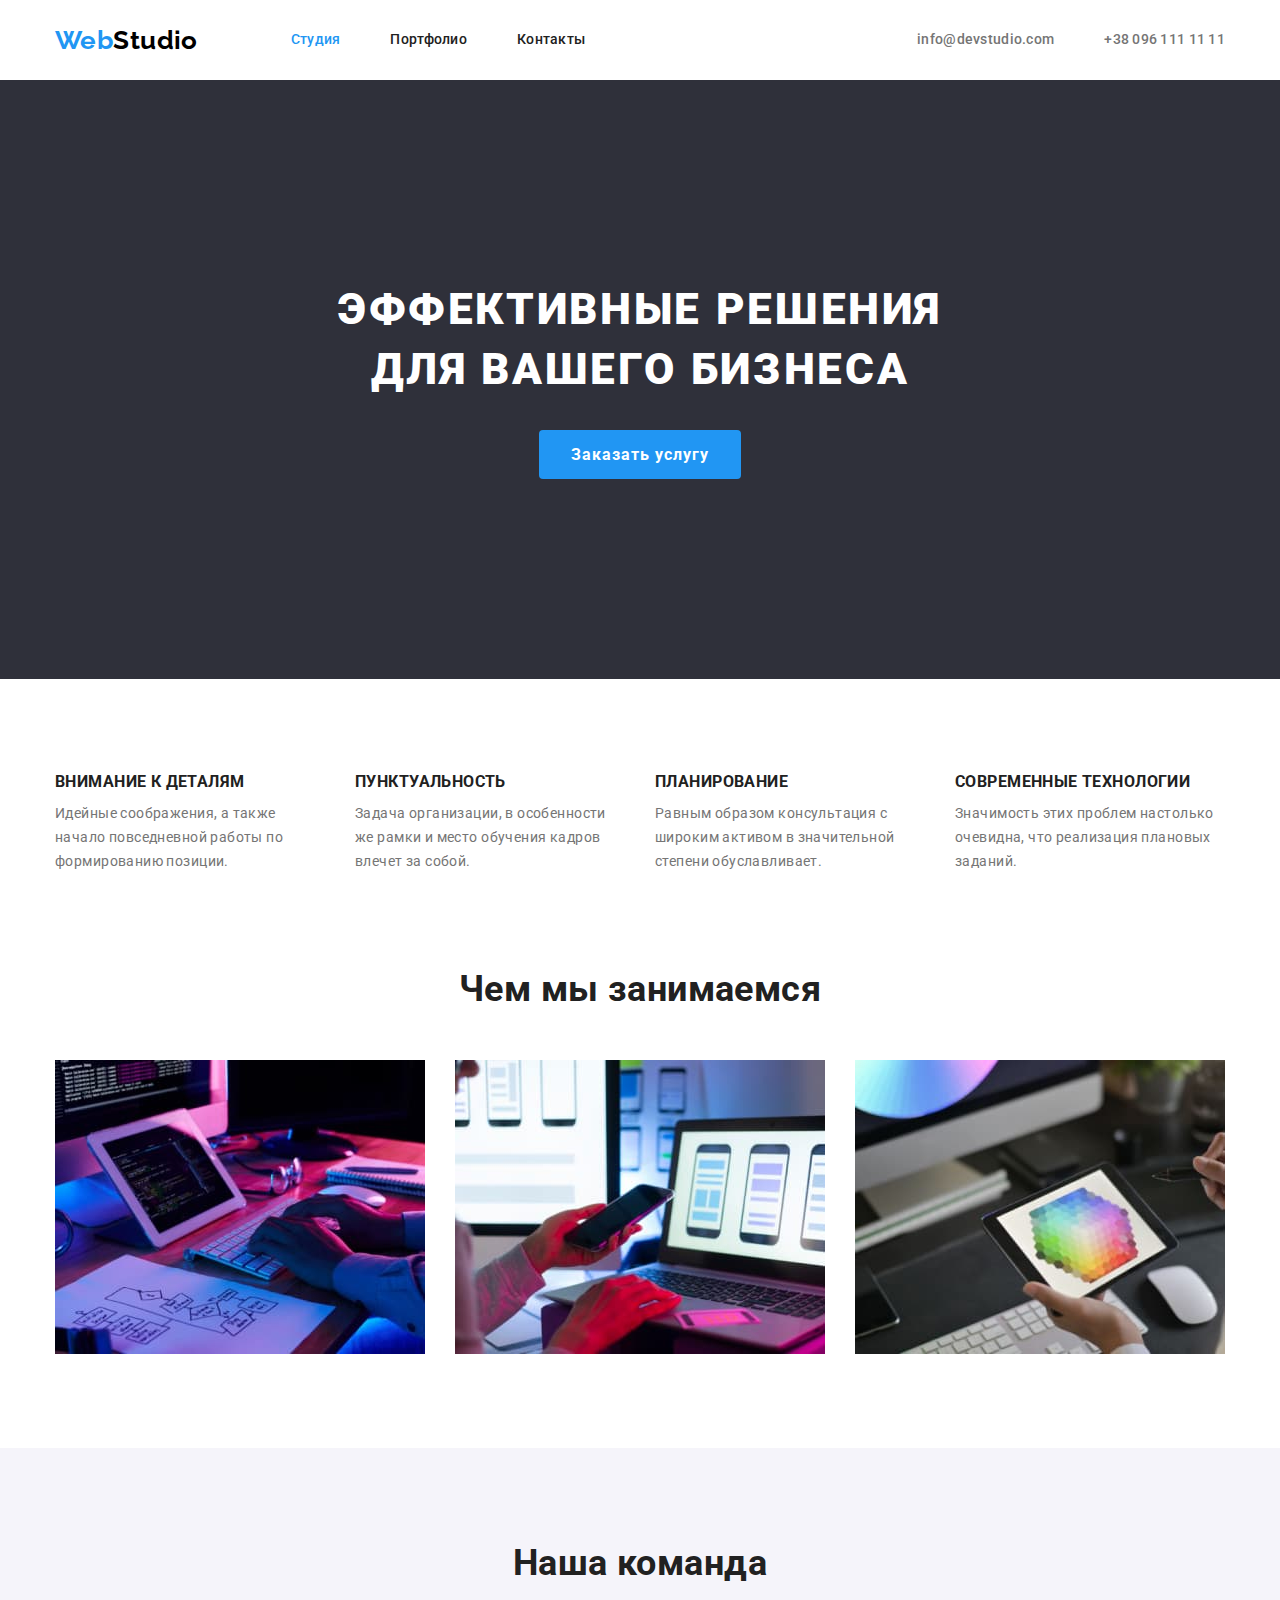
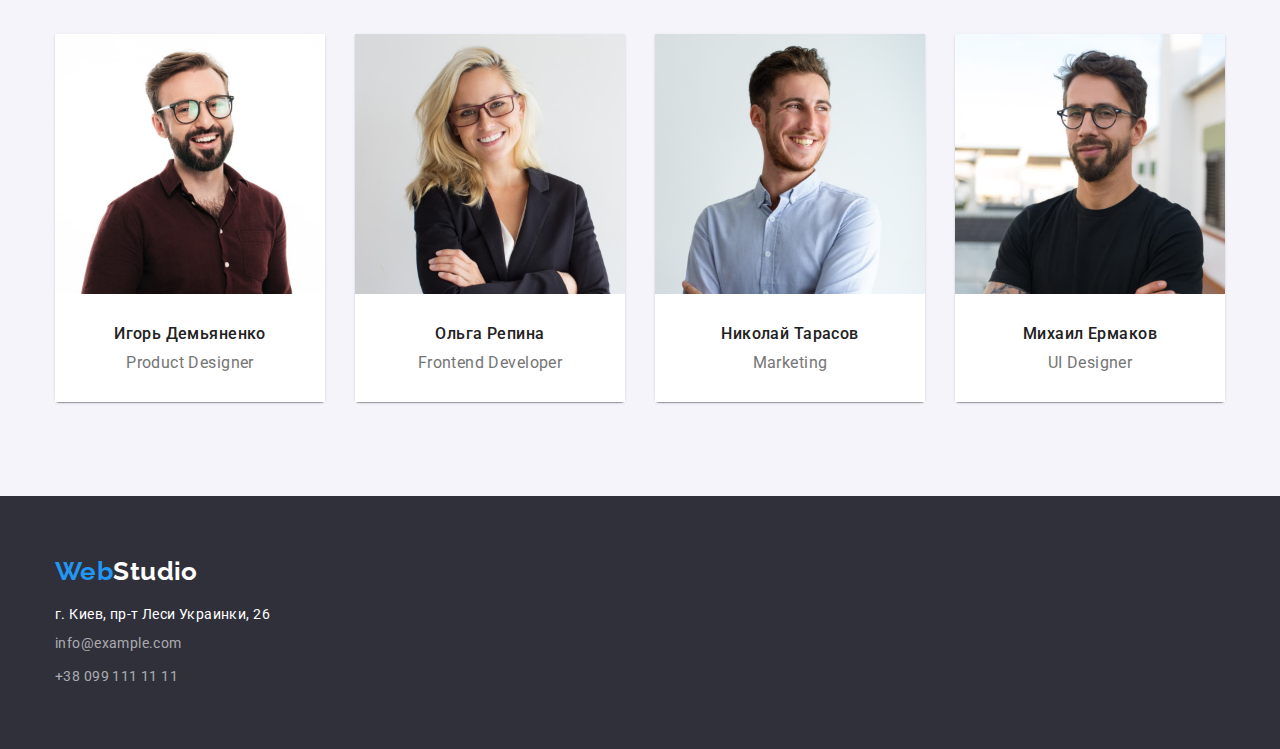
==== index.html @ 3f408224 "Проект" ====
<!DOCTYPE html>
<html lang="ru">
  <head>
    <meta charset="UTF-8" />
    <meta name="viewport" content="width=device-width, initial-scale=1.0" />
    <title>WebStudio</title>
    <link rel="preconnect" href="https://fonts.gstatic.com" />
    <link
      href="https://fonts.googleapis.com/css2?family=Oleo+Script&family=Raleway:wght@700&family=Roboto:wght@400;500;700;900&display=swap"
      rel="stylesheet"
    />
    <link
      rel="stylesheet"
      href="https://cdn.jsdelivr.net/npm/modern-normalize@1.0.0/modern-normalize.min.css"
    />
    <link rel="stylesheet" href="./css/variables.css" />
    <link rel="stylesheet" href="./css/style.css" />
  </head>
  <body>
    <header class="header">
      <div class="container">
        <p class="logo">
          <a class="link" href="./index.html"
            >Web<span class="logoheader-secondpart">Studio</span></a
          >
        </p>
        <nav class="menu">
          <ul class="nav-menu">
            <li class="listitem">
              <a class="link active" href="./index.html">Студия</a>
            </li>
            <li class="listitem">
              <a class="link" href="pages/portfolio.html">Портфолио</a>
            </li>
            <li class="listitem">
              <a class="link" href="#">Контакты</a>
            </li>
          </ul>
        </nav>
        <ul class="listinfo">
          <li class="listitem">
            <a class="link header-info" href="mailto:info@devstudio.com"
              >info@devstudio.com</a
            >
          </li>
          <li class="listitem">
            <a class="link header-info" href="tel:+380961111111"
              >+38 096 111 11 11</a
            >
          </li>
        </ul>
      </div>
    </header>
    <main>
      <!-- Главная секция "Герой" -->
      <div class="main-box">
        <section class="hero container">
          <h1 class="tagline">
            Эффективные решения <br />
            для вашего бизнеса
          </h1>
          <!-- <p><a class="link " href="#">Заказать услугу</a></p> -->
          <button class="btn-order" type="submit">Заказать услугу</button>
        </section>
      </div>
      <!-- Секция Особенности -->
      <section class="features">
        <div class="container">
          <h2 class="nonevisible">Особенности</h2>
          <ul class="list">
            <li class="listitem">
              <h3 class="title">Внимание к деталям</h3>
              <p class="text">
                Идейные соображения, а также начало повседневной работы по
                формированию позиции.
              </p>
            </li>
            <li class="listitem">
              <h3 class="title">Пунктуальность</h3>
              <p class="text">
                Задача организации, в особенности же рамки и место обучения
                кадров влечет за собой.
              </p>
            </li>
            <li class="listitem">
              <h3 class="title">Планирование</h3>
              <p class="text">
                Равным образом консультация с широким активом в значительной
                степени обуславливает.
              </p>
            </li>
            <li class="listitem">
              <h3 class="title">Современные технологии</h3>
              <p class="text">
                Значимость этих проблем настолько очевидна, что реализация
                плановых заданий.
              </p>
            </li>
          </ul>
        </div>
      </section>
      <!-- Секция Чем мы занимаемся -->
      <section class="portfolio">
        <div class="container">
          <h2 class="base-title">Чем мы занимаемся</h2>
          <ul class="list">
            <li class="listitem">
              <img
                src="./images/what_doing_1.jpg"
                alt="Приложения"
                width="370"
              />
            </li>
            <li class="listitem">
              <img
                src="./images/what_doing_2.jpg"
                alt="Веб-сайты"
                width="370"
              />
            </li>
            <li class="listitem">
              <img src="./images/what_doing_3.jpg" alt="Дизайн" width="370" />
            </li>
          </ul>
        </div>
      </section>
      <!-- Наша команда -->
      <section class="ourteam">
        <div class="container">
          <h2 class="base-title">Наша команда</h2>
          <ul class="list">
            <li class="listitem">
              <div class="ourteam-card-img">
                <img
                  src="./images/igor_demjanenko.jpg"
                  alt="Игорь Демьяненко"
                  class="image"
                  width="270"
                />
              </div>
              <div class="ourteam-card-content">
                <h3 class="title">Игорь Демьяненко</h3>
                <p class="text">Product Designer</p>
              </div>
            </li>
            <li class="listitem">
              <div class="ourteam-card-img">
                <img
                  src="./images/olga_repina.jpg"
                  alt="Ольга Репина"
                  class="image"
                  width="270"
                />
              </div>
              <div class="ourteam-card-content">
                <h3 class="title">Ольга Репина</h3>
                <p class="text">Frontend Developer</p>
              </div>
            </li>
            <li class="listitem">
              <div class="ourteam-card-img">
                <img
                  src="./images/nikolay_tarasov.jpg"
                  alt="Николай Тарасов"
                  class="image"
                  width="270"
                />
              </div>
              <div class="ourteam-card-content">
                <h3 class="title">Николай Тарасов</h3>
                <p class="text">Marketing</p>
              </div>
            </li>
            <li class="listitem">
              <div class="ourteam-card-img">
                <img
                  src="./images/mihail_ermakov.jpg"
                  alt="Михаил Ермаков"
                  class="image"
                  width="270"
                />
              </div>
              <div class="ourteam-card-content">
                <h3 class="title">Михаил Ермаков</h3>
                <p class="text">UI Designer</p>
              </div>
            </li>
          </ul>
        </div>
      </section>
    </main>
    <footer>
      <div class="footer-box">
        <div class="container">
          <p class="logo">
            <a class="link" href="./index.html"
              >Web<span class="logofooter-secondpart">Studio</span></a
            >
          </p>
          <address>
            <p class="address-info">г. Киев, пр-т Леси Украинки, 26</p>
            <ul class="listinfo">
              <li class="listitem">
                <a class="link footer-info" href="mailto:info@example.com"
                  >info@example.com</a
                >
              </li>
              <li class="listitem">
                <a class="link footer-info" href="tel:+380991111111"
                  >+38 099 111 11 11</a
                >
              </li>
            </ul>
          </address>
        </div>
      </div>
    </footer>
  </body>
</html>
---- css/variables.css ----
:root {
  --basic-textcolor: rgba(117, 117, 117, 1);
  --white-color: rgba(255, 255, 255, 1);
  --accent-color: rgba(33, 150, 243, 1);
  --basic-hcolor: rgba(33, 33, 33, 1);
  --footter-acolor: rgba(255, 255, 255, 0.6);
  --accent-bgcolor: rgba(47, 48, 58, 1);
  --section-bgcolor: rgba(245, 244, 250, 1);
  --logoheader-second-color: rgba(0, 0, 0, 1);
  --logofooter-second-color: rgba(255, 255, 255, 1);
  --border-cards-color: rgba(238, 238, 238, 1);
  --width-container: 1200px;
  --min-indent: 30px;
  --card-shadow: 0px 2px 1px -1px rgba(0, 0, 0, 0.2),
    0px 1px 1px 0px rgba(0, 0, 0, 0.14), 0px 1px 3px 0px rgba(0, 0, 0, 0.12);
}

/* 
Черный лого rgba(0,0,0,1);
акцент rgba(33,150,243,1);
неактивный меню rgba(33,33,33,1);
неактивная ссылка rgba(117,117,117,1);
Основной белый rgba(255,255,255,1);
border: 1px solid 236,236,236,1
 */
---- css/style.css ----
/* font-family: 'Oleo Script', cursive;
font-family: 'Raleway', sans-serif; */
/* 
* {
  outline: 1px solid tomato;
} */

body {
  font-family: 'Roboto', sans-serif;
  font-weight: 400;
  font-size: 14px;
  line-height: 1.14;
  letter-spacing: 0.03em;
  color: var(--basic-textcolor);
}

img {
  display: block;
  max-width: 100%;
  height: auto;
}

/* reset style for tags and base classes*/

body h1,
body h2,
body h3,
body h4,
body h5,
body h6,
body p,
body ul {
  padding: 0;
  margin: 0;
  margin-block-start: 0;
  margin-block-end: 0;
}

address {
  font-style: normal;
}

.listitem {
  list-style: none;
}

.link {
  text-decoration: none;
}

/* Style general container */
/* container */
.container {
  width: var(--width-container);
  padding: 0 15px;
  margin: 0 auto;
}

/* general style section */
.base-title {
  font-weight: 700;
  color: var(--basic-hcolor);
  font-size: 36px;
  line-height: 1.17;
  text-align: center;
}

.title {
  font-weight: 700;
  color: var(--basic-hcolor);
  line-height: 1.14;
  text-transform: uppercase;
}

.text {
  line-height: 1.71;
}

/* general HEADER and FOOTTER sections: logo, menu, contact*/
.header .container {
  display: flex;
  align-items: center;
  min-height: 80px;
}

.logo {
  margin-right: 93px;
}

.logo .link {
  font-family: 'Raleway', sans-serif;
  color: var(--accent-color);
  font-weight: 700;
  font-size: 26px;
  line-height: 1.19;
}

.logoheader-secondpart {
  color: var(--logoheader-second-color);
}

.logofooter-secondpart {
  color: var(--logofooter-second-color);
}

/* style header and lists for menu and contact-info*/
.nav-menu {
  display: flex;
  align-items: center;
}

.nav-menu .listitem:not(:first-child) {
  margin-left: 50px;
}

.menu .link {
  display: inline-block;
  color: var(--basic-hcolor);
  font-weight: 500;
  line-height: 1.14;
  letter-spacing: 0.02em;
}

.header .listinfo {
  display: flex;
  margin-left: auto;
}

.header .listinfo .listitem:not(:last-child) {
  margin-right: 50px;
}

.menu .link:hover,
.menu .link:focus,
.listinfo .link:hover,
.listinfo .link:focus {
  color: var(--accent-color);
}

.menu .link.active {
  color: var(--accent-color);
}

.listitem .header-info {
  font-weight: 500;
  line-height: 1.14;
  letter-spacing: 0.02em;
  color: var(--basic-textcolor);
}

/* style main section
section Hero */

.main-box {
  min-width: var(--width-container);
  background-color: var(--accent-bgcolor);
}

.hero.container {
  padding: 200px 0;
}

.tagline {
  display: block;
  margin-bottom: 30px;
  color: var(--white-color);
  font-weight: 900;
  font-size: 44px;
  line-height: 1.36;
  text-align: center;
  letter-spacing: 0.06em;
  text-transform: uppercase;
}

.btn-order {
  display: block;
  padding: 10px 32px;
  margin: 0 auto;
  font-weight: 700;
  font-size: 16px;
  line-height: 1.86;
  text-align: center;
  letter-spacing: 0.06em;
  background: var(--accent-color);
  color: var(--white-color);
  border-radius: 4px;
  border-style: none;
}

/* style section feuture */

.features .container,
.ourteam .container {
  padding-top: 94px;
  padding-bottom: 94px;
}

.features .list {
  display: flex;
  flex-wrap: wrap;
  justify-content: space-between;
}

.nonevisible {
  display: none;
}

.features .title {
  margin-bottom: 10px;
}

.features .listitem {
  width: 270px;
}

/* style section portfolio */

.portfolio .container {
  padding-bottom: 94px;
}

.portfolio .list {
  display: flex;
  flex-wrap: wrap;
  justify-content: space-between;
}

.portfolio .base-title {
  margin-bottom: 50px;
}

.portfolio .title {
  font-weight: 700;
  font-size: 18px;
  line-height: 2;
  letter-spacing: 0.06em;
  text-transform: capitalize;
}

.portfolio .text {
  font-size: 16px;
  line-height: 1.88;
  text-transform: capitalize;
}

/* style section ourteam */
.ourteam .base-title {
  margin-bottom: 50px;
}

.ourteam .list {
  display: flex;
  flex-wrap: wrap;
  justify-content: space-between;
}

.ourteam .listitem {
  text-align: center;
  border-style: hidden;
  border-width: 1px;
  border-radius: 0px 0px 4px 4px;
  box-shadow: var(--card-shadow);
}

.ourteam .image {
  display: block;
}

.ourteam .title {
  margin-bottom: 10px;
  display: block;
  font-weight: 500;
  font-size: 16px;
  line-height: 1.19;
  text-transform: capitalize;
}

.ourteam .text {
  display: block;
  font-size: 16px;
  line-height: 1.19;
  text-transform: capitalize;
}

.ourteam {
  min-width: var(--width-container);
  background-color: var(--section-bgcolor);
}

.ourteam-card-content {
  padding: var(--min-indent);
  background-color: var(--white-color);
}

/* style for footer */

.footer-box .container {
  padding-bottom: 60px;
  padding-top: 60px;
}

.footer-box .logo {
  margin-bottom: 20px;
}

.footer-box .address-info {
  display: block;
  margin-bottom: 9px;
  color: var(--white-color);
}

.footer-box .footer-info {
  display: inline-block;
}

.footer-box .listitem {
  display: block;
}

.footer-box .listinfo .listitem:not(:last-child) {
  margin-bottom: 9px;
}

.listitem .footer-info {
  line-height: 1.71;
  color: var(--footter-acolor);
}

.footer-box {
  min-width: var(--width-container);
  background-color: var(--accent-bgcolor);
}

/* only potfolio pages */

.section-portfolio {
  margin-top: 94px;
  margin-bottom: 94px;
}

.section-portfolio .filter-nav {
  display: flex;
  justify-content: center;
  margin-bottom: 50px;
}

.section-portfolio .filter-nav .listitem:not(:first-child) {
  margin-left: 8px;
}

.section-portfolio .listitem .filter-btn {
  min-height: 38px;
  padding: 6px 22px;
  border-style: none;
  border-radius: 4px;
  background-color: var(--section-bgcolor);
  color: var(--basic-hcolor);
  font-family: 'Roboto', sans-serif;
  font-weight: 500;
  font-size: 16px;
  line-height: 1.63;
  text-align: center;
  letter-spacing: 0.03em;
}

.filter-nav .filter-btn:hover,
.filter-nav .filter-btn:focus {
  background-color: var(--accent-color);
  color: var(--white-color);
}

.filter-nav .filter-btn.active {
  background-color: var(--accent-color);
  color: var(--white-color);
}

.portfolio-list {
  display: flex;
  flex-wrap: wrap;
  justify-content: flex-start;
  margin-top: calc(-1 * var(--min-indent));
  margin-left: calc(-1 * var(--min-indent));
}

.portfolio-list .listitem {
  flex-basis: calc(100% / 3 - var(--min-indent));
  margin-top: var(--min-indent);
  margin-left: var(--min-indent);
  box-shadow: var(--card-shadow);
}

.prtfolio-card-content {
  padding: 20px 24px;
}

.portfolio-list .title {
  margin-bottom: 4px;
  font-weight: 700;
  font-size: 18px;
  line-height: 2;
  letter-spacing: 0.06em;
  text-transform: capitalize;
}

.portfolio-list .text {
  font-size: 16px;
  line-height: 1.88;
  text-transform: capitalize;
}
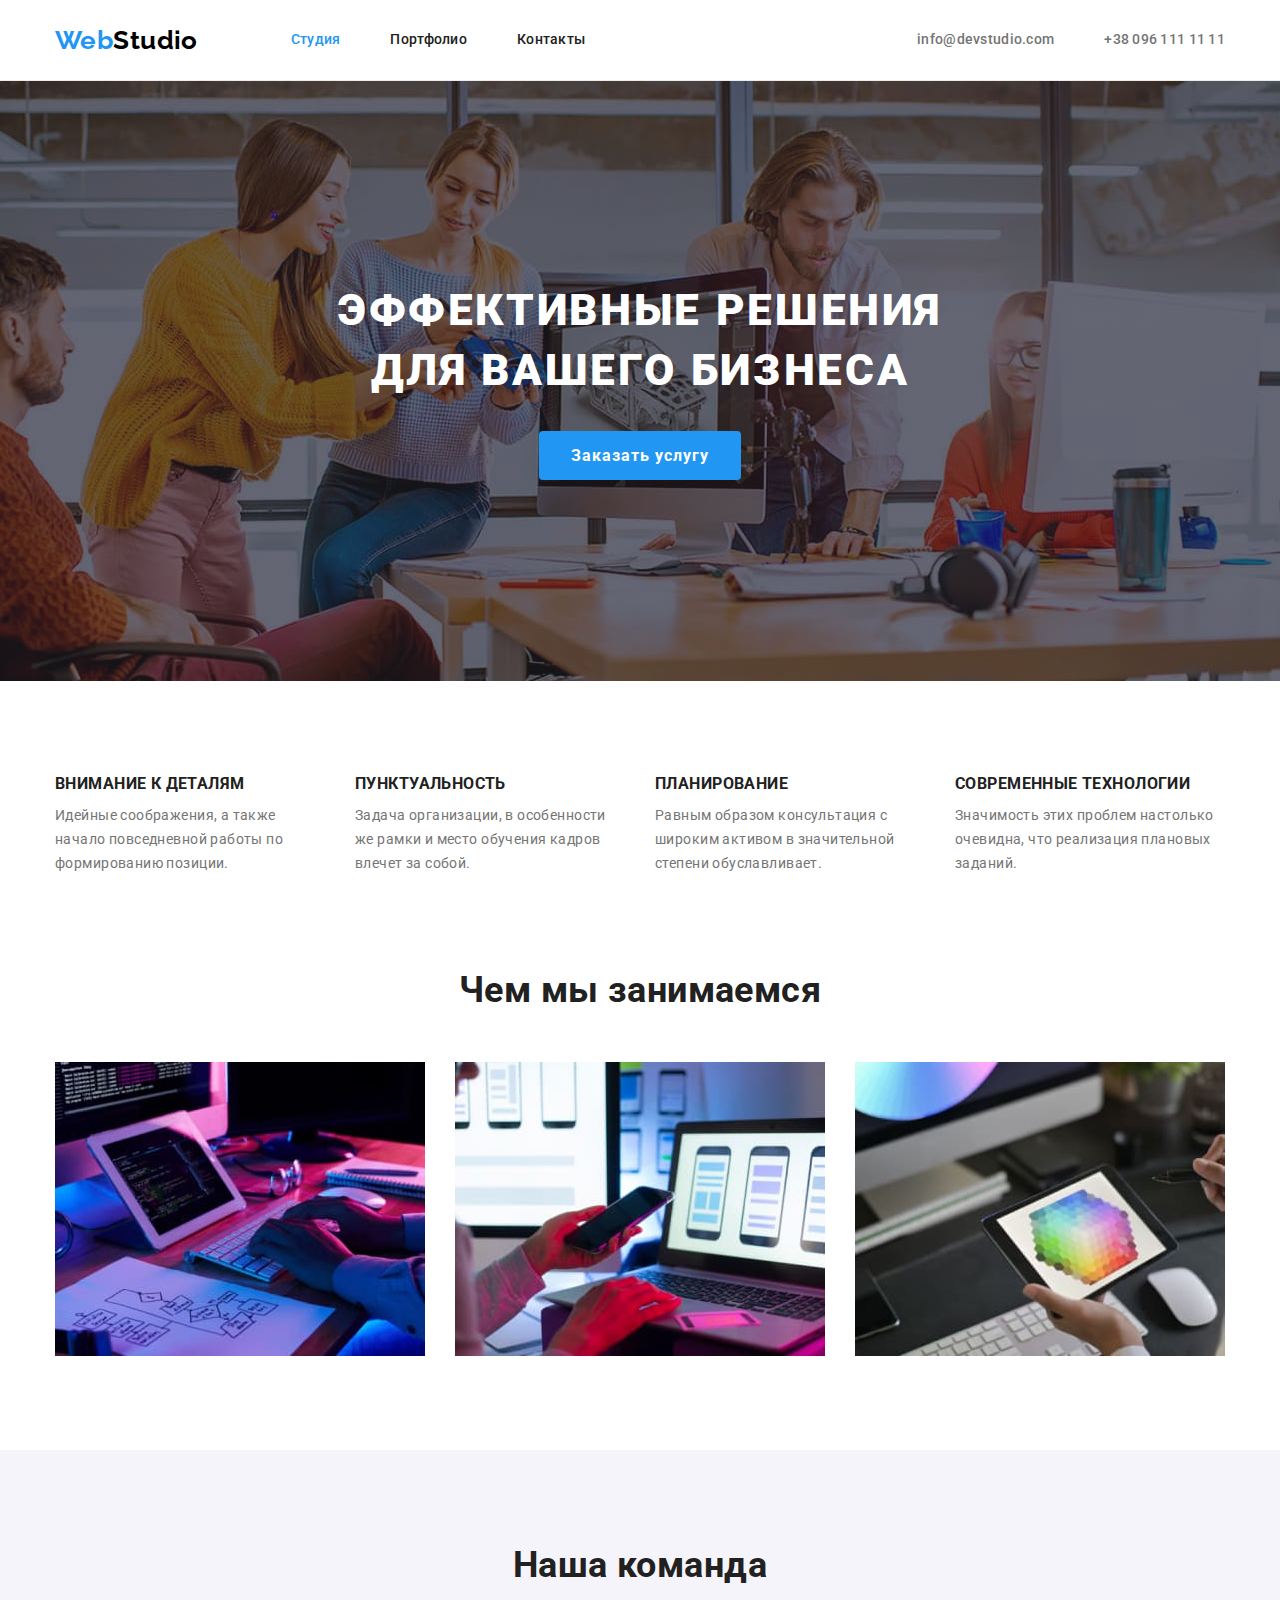
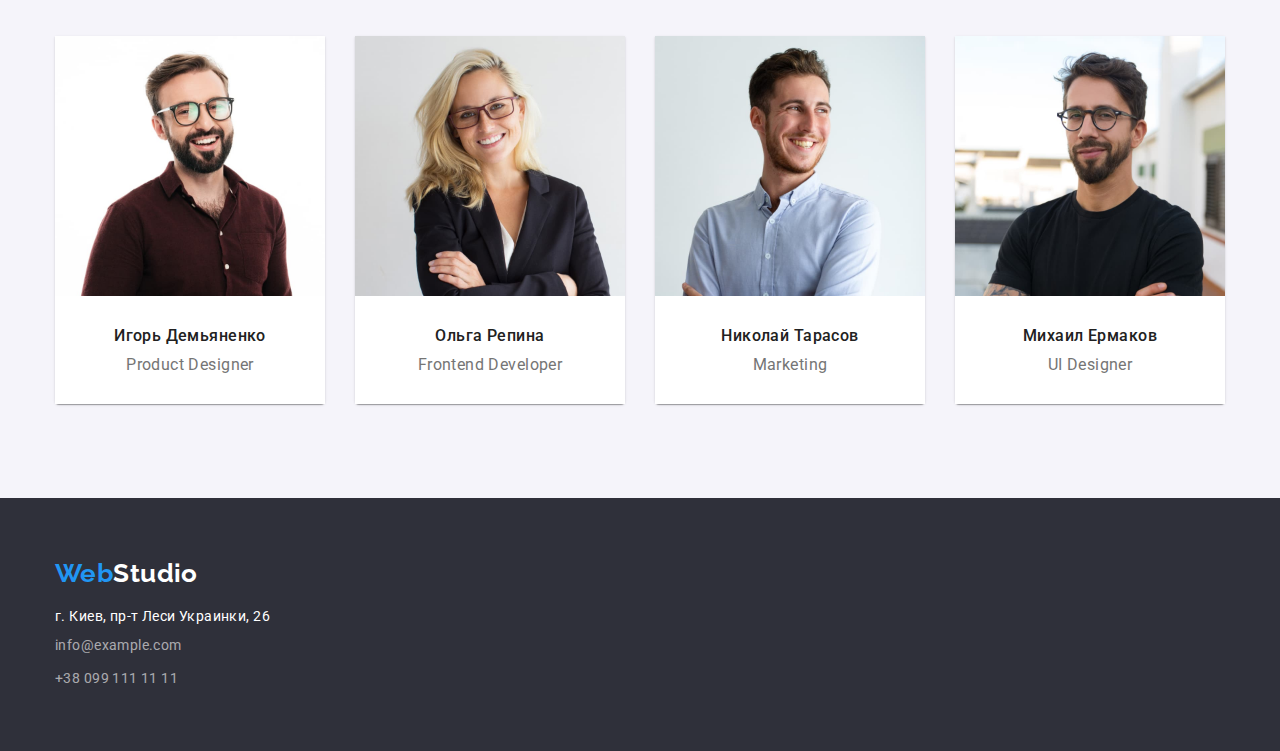
==== commit 0fca82d7: "Проект" ====
--- a/index.html
+++ b/index.html
@@ -18,179 +18,192 @@
   </head>
   <body>
     <header class="header">
-      <div class="container">
-        <p class="logo">
-          <a class="link" href="./index.html"
-            >Web<span class="logoheader-secondpart">Studio</span></a
-          >
-        </p>
-        <nav class="menu">
-          <ul class="nav-menu">
+      <div class="canvas">
+        <div class="container">
+          <p class="logo">
+            <a class="link" href="./index.html"
+              >Web<span class="logoheader-secondpart">Studio</span></a
+            >
+          </p>
+          <nav class="menu">
+            <ul class="nav-menu">
+              <li class="listitem">
+                <a class="link active" href="./index.html">Студия</a>
+              </li>
+              <li class="listitem">
+                <a class="link" href="pages/portfolio.html">Портфолио</a>
+              </li>
+              <li class="listitem">
+                <a class="link" href="#">Контакты</a>
+              </li>
+            </ul>
+          </nav>
+          <ul class="listinfo">
             <li class="listitem">
-              <a class="link active" href="./index.html">Студия</a>
+              <a class="link header-info" href="mailto:info@devstudio.com"
+                >info@devstudio.com</a
+              >
             </li>
             <li class="listitem">
-              <a class="link" href="pages/portfolio.html">Портфолио</a>
-            </li>
-            <li class="listitem">
-              <a class="link" href="#">Контакты</a>
+              <a class="link header-info" href="tel:+380961111111"
+                >+38 096 111 11 11</a
+              >
             </li>
           </ul>
-        </nav>
-        <ul class="listinfo">
-          <li class="listitem">
-            <a class="link header-info" href="mailto:info@devstudio.com"
-              >info@devstudio.com</a
-            >
-          </li>
-          <li class="listitem">
-            <a class="link header-info" href="tel:+380961111111"
-              >+38 096 111 11 11</a
-            >
-          </li>
-        </ul>
+        </div>
       </div>
     </header>
     <main>
       <!-- Главная секция "Герой" -->
-      <div class="main-box">
-        <section class="hero container">
-          <h1 class="tagline">
-            Эффективные решения <br />
-            для вашего бизнеса
-          </h1>
-          <!-- <p><a class="link " href="#">Заказать услугу</a></p> -->
-          <button class="btn-order" type="submit">Заказать услугу</button>
-        </section>
-      </div>
+      <section class="hero">
+        <div class="canvas">
+          <div class="background">
+            <div class="container">
+              <h1 class="tagline">
+                Эффективные решения <br />
+                для вашего бизнеса
+              </h1>
+              <!-- <p><a class="link " href="#">Заказать услугу</a></p> -->
+              <button class="btn-order" type="submit">Заказать услугу</button>
+            </div>
+          </div>
+        </div>
+      </section>
+
       <!-- Секция Особенности -->
       <section class="features">
-        <div class="container">
-          <h2 class="nonevisible">Особенности</h2>
-          <ul class="list">
-            <li class="listitem">
-              <h3 class="title">Внимание к деталям</h3>
-              <p class="text">
-                Идейные соображения, а также начало повседневной работы по
-                формированию позиции.
-              </p>
-            </li>
-            <li class="listitem">
-              <h3 class="title">Пунктуальность</h3>
-              <p class="text">
-                Задача организации, в особенности же рамки и место обучения
-                кадров влечет за собой.
-              </p>
-            </li>
-            <li class="listitem">
-              <h3 class="title">Планирование</h3>
-              <p class="text">
-                Равным образом консультация с широким активом в значительной
-                степени обуславливает.
-              </p>
-            </li>
-            <li class="listitem">
-              <h3 class="title">Современные технологии</h3>
-              <p class="text">
-                Значимость этих проблем настолько очевидна, что реализация
-                плановых заданий.
-              </p>
-            </li>
-          </ul>
+        <div class="canvas">
+          <div class="container">
+            <h2 class="nonevisible">Особенности</h2>
+            <ul class="list">
+              <li class="listitem">
+                <h3 class="title">Внимание к деталям</h3>
+                <p class="text">
+                  Идейные соображения, а также начало повседневной работы по
+                  формированию позиции.
+                </p>
+              </li>
+              <li class="listitem">
+                <h3 class="title">Пунктуальность</h3>
+                <p class="text">
+                  Задача организации, в особенности же рамки и место обучения
+                  кадров влечет за собой.
+                </p>
+              </li>
+              <li class="listitem">
+                <h3 class="title">Планирование</h3>
+                <p class="text">
+                  Равным образом консультация с широким активом в значительной
+                  степени обуславливает.
+                </p>
+              </li>
+              <li class="listitem">
+                <h3 class="title">Современные технологии</h3>
+                <p class="text">
+                  Значимость этих проблем настолько очевидна, что реализация
+                  плановых заданий.
+                </p>
+              </li>
+            </ul>
+          </div>
         </div>
       </section>
       <!-- Секция Чем мы занимаемся -->
       <section class="portfolio">
-        <div class="container">
-          <h2 class="base-title">Чем мы занимаемся</h2>
-          <ul class="list">
-            <li class="listitem">
-              <img
-                src="./images/what_doing_1.jpg"
-                alt="Приложения"
-                width="370"
-              />
-            </li>
-            <li class="listitem">
-              <img
-                src="./images/what_doing_2.jpg"
-                alt="Веб-сайты"
-                width="370"
-              />
-            </li>
-            <li class="listitem">
-              <img src="./images/what_doing_3.jpg" alt="Дизайн" width="370" />
-            </li>
-          </ul>
+        <div class="canvas">
+          <div class="container">
+            <h2 class="base-title">Чем мы занимаемся</h2>
+            <ul class="list">
+              <li class="listitem">
+                <img
+                  src="./images/what_doing_1.jpg"
+                  alt="Приложения"
+                  width="370"
+                />
+              </li>
+              <li class="listitem">
+                <img
+                  src="./images/what_doing_2.jpg"
+                  alt="Веб-сайты"
+                  width="370"
+                />
+              </li>
+              <li class="listitem">
+                <img src="./images/what_doing_3.jpg" alt="Дизайн" width="370" />
+              </li>
+            </ul>
+          </div>
         </div>
       </section>
       <!-- Наша команда -->
       <section class="ourteam">
-        <div class="container">
-          <h2 class="base-title">Наша команда</h2>
-          <ul class="list">
-            <li class="listitem">
-              <div class="ourteam-card-img">
-                <img
-                  src="./images/igor_demjanenko.jpg"
-                  alt="Игорь Демьяненко"
-                  class="image"
-                  width="270"
-                />
-              </div>
-              <div class="ourteam-card-content">
-                <h3 class="title">Игорь Демьяненко</h3>
-                <p class="text">Product Designer</p>
-              </div>
-            </li>
-            <li class="listitem">
-              <div class="ourteam-card-img">
-                <img
-                  src="./images/olga_repina.jpg"
-                  alt="Ольга Репина"
-                  class="image"
-                  width="270"
-                />
-              </div>
-              <div class="ourteam-card-content">
-                <h3 class="title">Ольга Репина</h3>
-                <p class="text">Frontend Developer</p>
-              </div>
-            </li>
-            <li class="listitem">
-              <div class="ourteam-card-img">
-                <img
-                  src="./images/nikolay_tarasov.jpg"
-                  alt="Николай Тарасов"
-                  class="image"
-                  width="270"
-                />
-              </div>
-              <div class="ourteam-card-content">
-                <h3 class="title">Николай Тарасов</h3>
-                <p class="text">Marketing</p>
-              </div>
-            </li>
-            <li class="listitem">
-              <div class="ourteam-card-img">
-                <img
-                  src="./images/mihail_ermakov.jpg"
-                  alt="Михаил Ермаков"
-                  class="image"
-                  width="270"
-                />
-              </div>
-              <div class="ourteam-card-content">
-                <h3 class="title">Михаил Ермаков</h3>
-                <p class="text">UI Designer</p>
-              </div>
-            </li>
-          </ul>
+        <div class="canvas">
+          <div class="container">
+            <h2 class="base-title">Наша команда</h2>
+            <ul class="list">
+              <li class="listitem">
+                <div class="ourteam-card-img">
+                  <img
+                    src="./images/igor_demjanenko.jpg"
+                    alt="Игорь Демьяненко"
+                    class="image"
+                    width="270"
+                  />
+                </div>
+                <div class="ourteam-card-content">
+                  <h3 class="title">Игорь Демьяненко</h3>
+                  <p class="text">Product Designer</p>
+                </div>
+              </li>
+              <li class="listitem">
+                <div class="ourteam-card-img">
+                  <img
+                    src="./images/olga_repina.jpg"
+                    alt="Ольга Репина"
+                    class="image"
+                    width="270"
+                  />
+                </div>
+                <div class="ourteam-card-content">
+                  <h3 class="title">Ольга Репина</h3>
+                  <p class="text">Frontend Developer</p>
+                </div>
+              </li>
+              <li class="listitem">
+                <div class="ourteam-card-img">
+                  <img
+                    src="./images/nikolay_tarasov.jpg"
+                    alt="Николай Тарасов"
+                    class="image"
+                    width="270"
+                  />
+                </div>
+                <div class="ourteam-card-content">
+                  <h3 class="title">Николай Тарасов</h3>
+                  <p class="text">Marketing</p>
+                </div>
+              </li>
+              <li class="listitem">
+                <div class="ourteam-card-img">
+                  <img
+                    src="./images/mihail_ermakov.jpg"
+                    alt="Михаил Ермаков"
+                    class="image"
+                    width="270"
+                  />
+                </div>
+                <div class="ourteam-card-content">
+                  <h3 class="title">Михаил Ермаков</h3>
+                  <p class="text">UI Designer</p>
+                </div>
+              </li>
+            </ul>
+          </div>
         </div>
       </section>
     </main>
-    <footer>
-      <div class="footer-box">
+    <footer class="footer">
+      <div class="canvas">
         <div class="container">
           <p class="logo">
             <a class="link" href="./index.html"
--- a/css/variables.css
+++ b/css/variables.css
@@ -5,11 +5,15 @@
   --basic-hcolor: rgba(33, 33, 33, 1);
   --footter-acolor: rgba(255, 255, 255, 0.6);
   --accent-bgcolor: rgba(47, 48, 58, 1);
+  --accent-bgcolor-40: rgba(47, 48, 58, 0.4);
   --section-bgcolor: rgba(245, 244, 250, 1);
   --logoheader-second-color: rgba(0, 0, 0, 1);
   --logofooter-second-color: rgba(255, 255, 255, 1);
   --border-cards-color: rgba(238, 238, 238, 1);
+  --border-header-color: rgba(236, 236, 236, 1);
   --width-container: 1200px;
+  --width-canvas: 1600px;
+  --height-canvas: 600px;
   --min-indent: 30px;
   --card-shadow: 0px 2px 1px -1px rgba(0, 0, 0, 0.2),
     0px 1px 1px 0px rgba(0, 0, 0, 0.14), 0px 1px 3px 0px rgba(0, 0, 0, 0.12);
--- a/css/style.css
+++ b/css/style.css
@@ -50,6 +50,12 @@
 
 /* Style general container */
 /* container */
+.canvas {
+  max-width: 100%;
+  min-width: var(--width-container);
+  margin: 0 auto;
+}
+
 .container {
   width: var(--width-container);
   padding: 0 15px;
@@ -77,6 +83,10 @@
 }
 
 /* general HEADER and FOOTTER sections: logo, menu, contact*/
+.header > .canvas {
+  border-bottom: 1px solid var(--border-header-color);
+}
+
 .header .container {
   display: flex;
   align-items: center;
@@ -103,7 +113,7 @@
   color: var(--logofooter-second-color);
 }
 
-/* style header and lists for menu and contact-info*/
+/* style header lists for menu and contact-info*/
 .nav-menu {
   display: flex;
   align-items: center;
@@ -148,15 +158,34 @@
   color: var(--basic-textcolor);
 }
 
-/* style main section
-section Hero */
-
-.main-box {
-  min-width: var(--width-container);
-  background-color: var(--accent-bgcolor);
-}
-
-.hero.container {
+/* style main section */
+
+/* section Hero  */
+
+.hero > .canvas {
+  background-image: linear-gradient(
+    to right,
+    var(--accent-bgcolor-40),
+    var(--accent-bgcolor-40)
+  );
+}
+
+.hero > .canvas > .background {
+  max-width: var(--width-canvas);
+  min-height: var(--height-canvas);
+  margin: 0 auto;
+  background-position: 50% 50%;
+  background-repeat: no-repeat;
+  background-size: cover;
+  background-image: linear-gradient(
+      to right,
+      var(--accent-bgcolor-40),
+      var(--accent-bgcolor-40)
+    ),
+    url(../images/hero-background.jpg);
+}
+
+.hero .container {
   padding: 200px 0;
 }
 
@@ -294,30 +323,30 @@
 
 /* style for footer */
 
-.footer-box .container {
+.footer .container {
   padding-bottom: 60px;
   padding-top: 60px;
 }
 
-.footer-box .logo {
+.footer .logo {
   margin-bottom: 20px;
 }
 
-.footer-box .address-info {
+.footer .address-info {
   display: block;
   margin-bottom: 9px;
   color: var(--white-color);
 }
 
-.footer-box .footer-info {
+.footer .footer-info {
   display: inline-block;
 }
 
-.footer-box .listitem {
-  display: block;
-}
-
-.footer-box .listinfo .listitem:not(:last-child) {
+.footer .listitem {
+  display: block;
+}
+
+.footer .listinfo .listitem:not(:last-child) {
   margin-bottom: 9px;
 }
 
@@ -326,7 +355,7 @@
   color: var(--footter-acolor);
 }
 
-.footer-box {
+.footer {
   min-width: var(--width-container);
   background-color: var(--accent-bgcolor);
 }
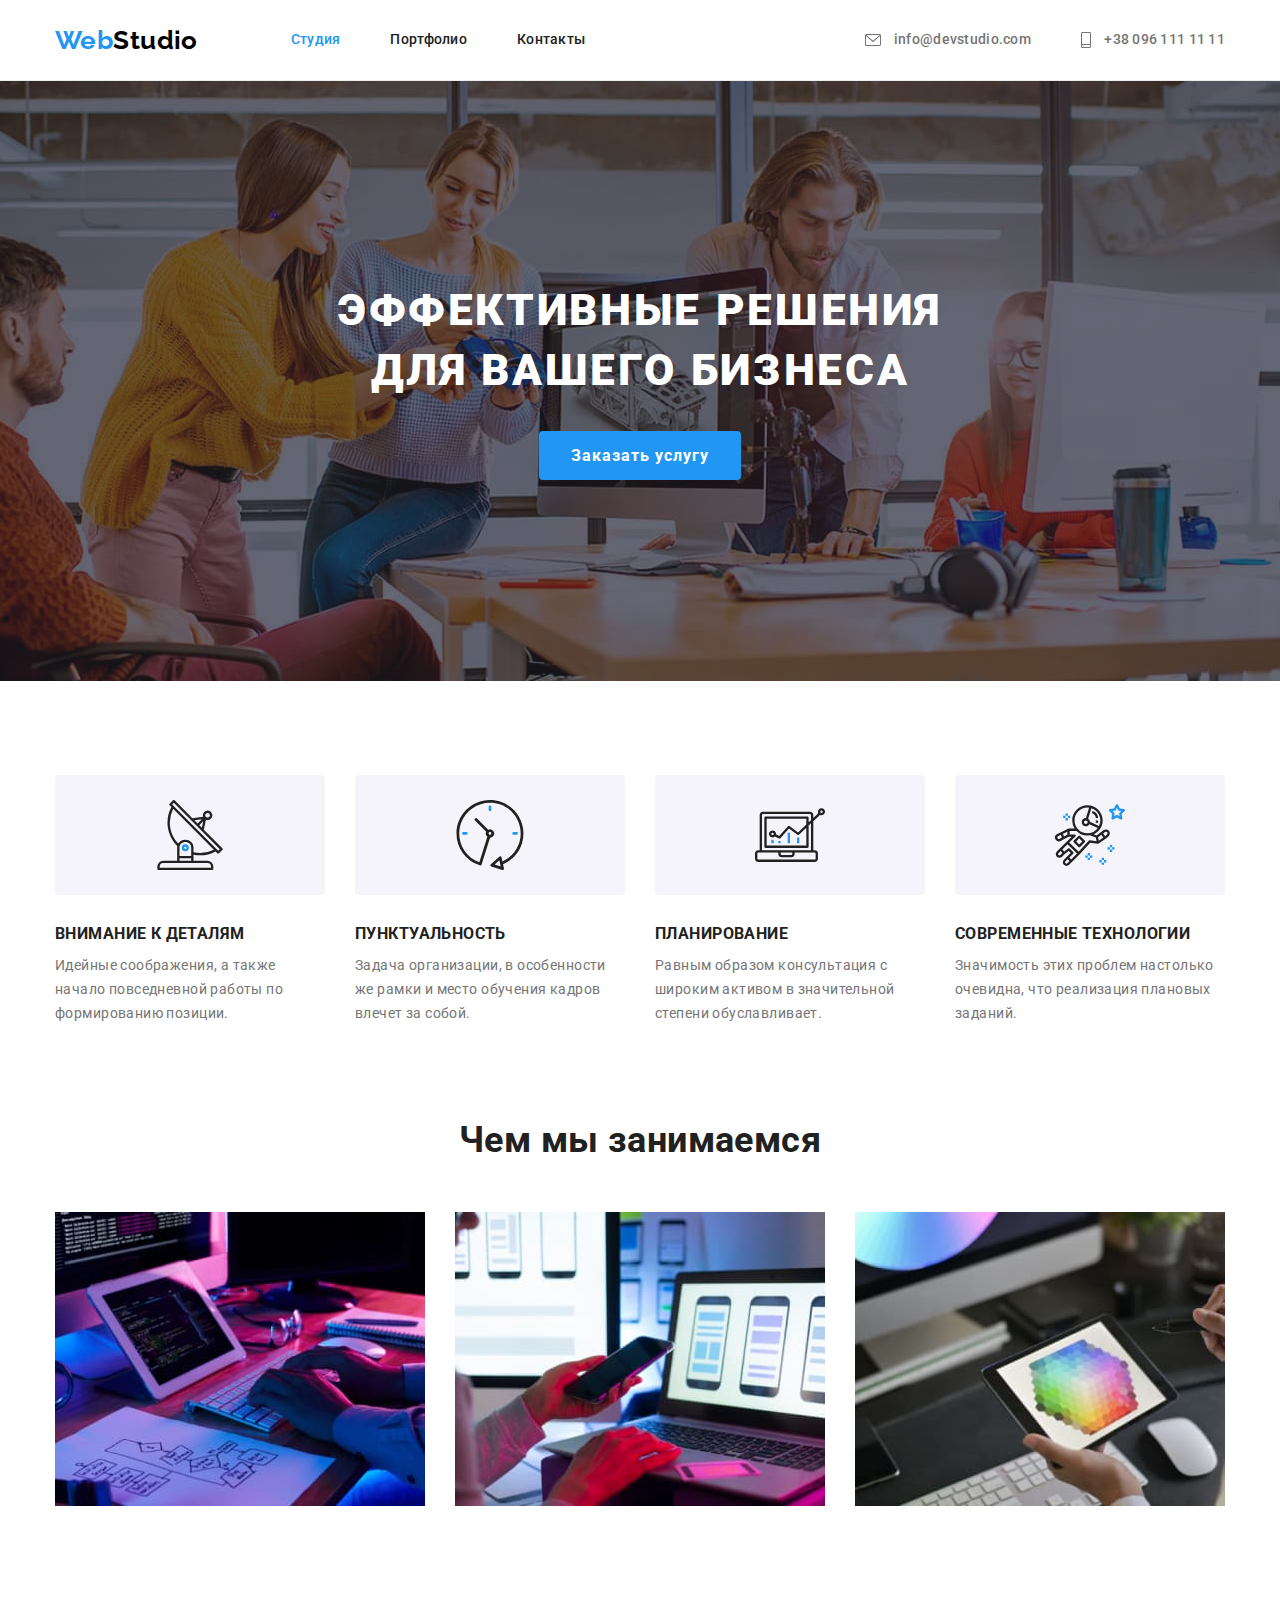
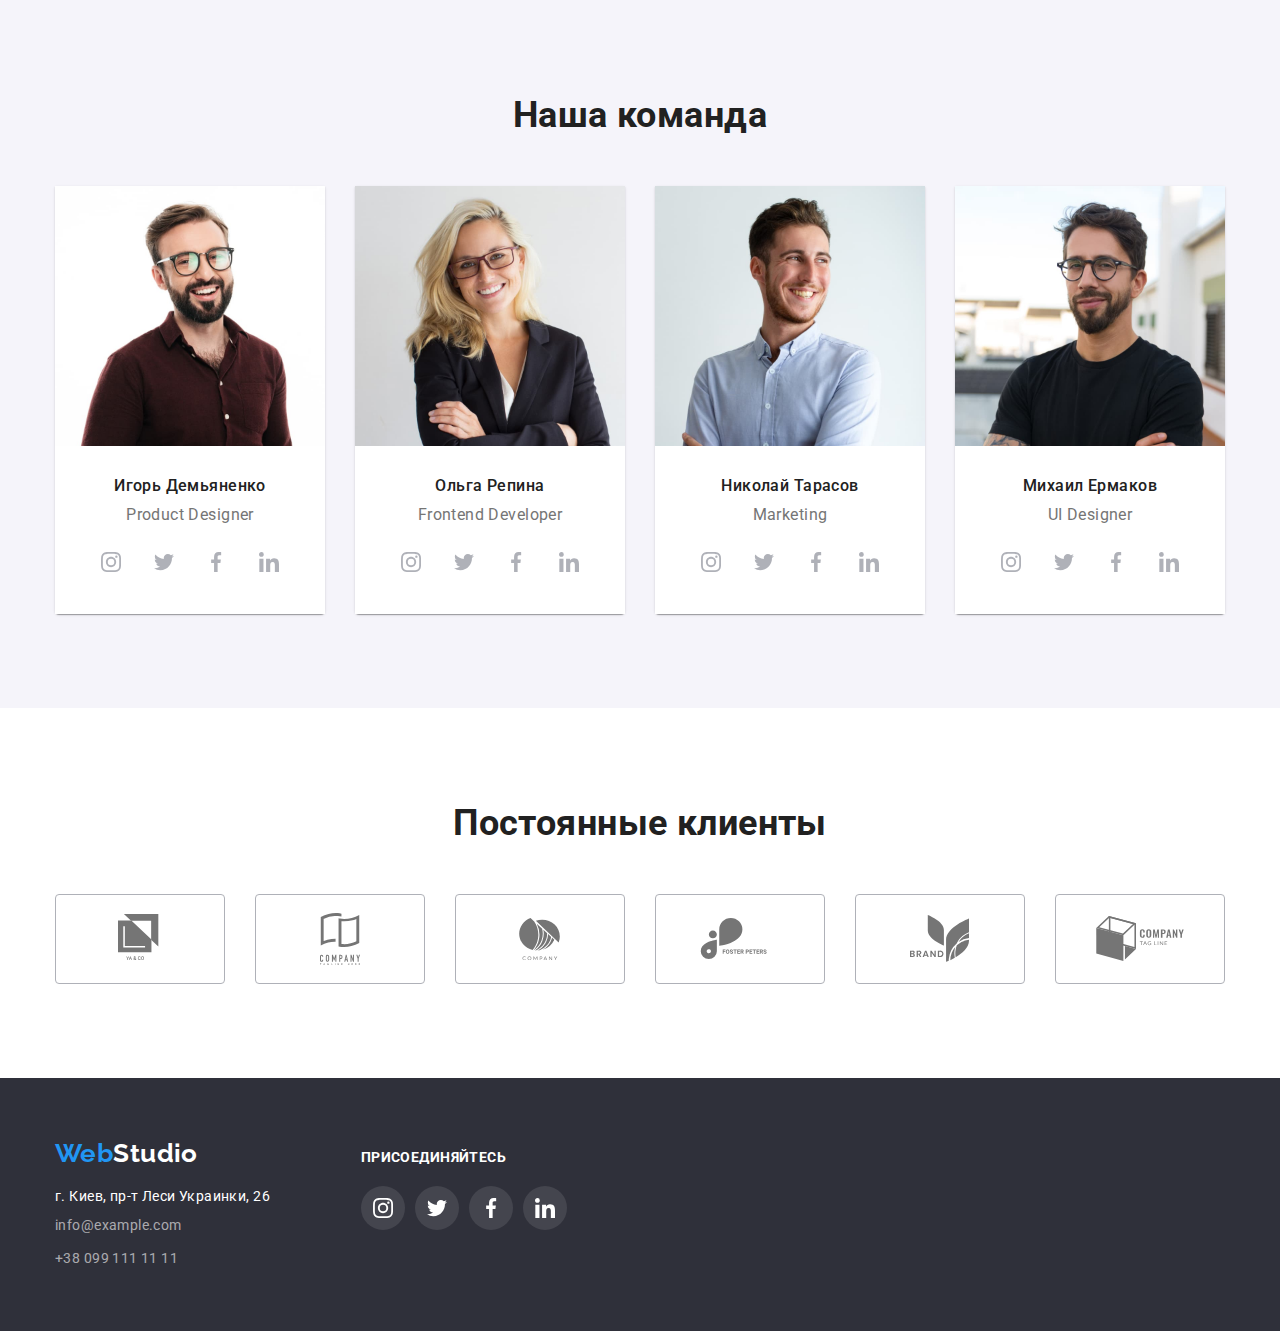
==== commit b91ff195: "проект" ====
--- a/index.html
+++ b/index.html
@@ -40,13 +40,19 @@
           </nav>
           <ul class="listinfo">
             <li class="listitem">
-              <a class="link header-info" href="mailto:info@devstudio.com"
-                >info@devstudio.com</a
+              <a class="link header-info" href="mailto:info@devstudio.com">
+                <svg class="mailto" width="16" height="12">
+                  <use href="./images/icons.svg#envelope"></use>
+                </svg>
+                info@devstudio.com</a
               >
             </li>
             <li class="listitem">
-              <a class="link header-info" href="tel:+380961111111"
-                >+38 096 111 11 11</a
+              <a class="link header-info" href="tel:+380961111111">
+                <svg class="tel" width="10" height="16">
+                  <use href="./images/icons.svg#smartphone"></use>
+                </svg>
+                +38 096 111 11 11</a
               >
             </li>
           </ul>
@@ -69,7 +75,6 @@
           </div>
         </div>
       </section>
-
       <!-- Секция Особенности -->
       <section class="features">
         <div class="canvas">
@@ -77,6 +82,11 @@
             <h2 class="nonevisible">Особенности</h2>
             <ul class="list">
               <li class="listitem">
+                <div class="thumb">
+                  <svg class="features-antenna" width="70" height="70">
+                    <use href="./images/icons.svg#features-antenna"></use>
+                  </svg>
+                </div>
                 <h3 class="title">Внимание к деталям</h3>
                 <p class="text">
                   Идейные соображения, а также начало повседневной работы по
@@ -84,6 +94,11 @@
                 </p>
               </li>
               <li class="listitem">
+                <div class="thumb">
+                  <svg class="features-clock" width="70" height="70">
+                    <use href="./images/icons.svg#features-clock"></use>
+                  </svg>
+                </div>
                 <h3 class="title">Пунктуальность</h3>
                 <p class="text">
                   Задача организации, в особенности же рамки и место обучения
@@ -91,6 +106,11 @@
                 </p>
               </li>
               <li class="listitem">
+                <div class="thumb">
+                  <svg class="features-diagram" width="70" height="70">
+                    <use href="./images/icons.svg#features-diagram"></use>
+                  </svg>
+                </div>
                 <h3 class="title">Планирование</h3>
                 <p class="text">
                   Равным образом консультация с широким активом в значительной
@@ -98,6 +118,11 @@
                 </p>
               </li>
               <li class="listitem">
+                <div class="thumb">
+                  <svg class="features-astronaut" width="70" height="70">
+                    <use href="./images/icons.svg#features-astronaut"></use>
+                  </svg>
+                </div>
                 <h3 class="title">Современные технологии</h3>
                 <p class="text">
                   Значимость этих проблем настолько очевидна, что реализация
@@ -153,6 +178,36 @@
                 <div class="ourteam-card-content">
                   <h3 class="title">Игорь Демьяненко</h3>
                   <p class="text">Product Designer</p>
+                  <ul class="social-card-list">
+                    <li class="social-card-list-item">
+                      <a href="https:\\instagram.com">
+                        <svg class="social" width="20" height="20">
+                          <use href="./images/icons.svg#social-instagram"></use>
+                        </svg>
+                      </a>
+                    </li>
+                    <li class="social-card-list-item">
+                      <a href="https:\\twitter.com">
+                        <svg class="social" width="20" height="20">
+                          <use href="./images/icons.svg#social-twitter"></use>
+                        </svg>
+                      </a>
+                    </li>
+                    <li class="social-card-list-item">
+                      <a href="https:\\facebook.com">
+                        <svg class="social" width="20" height="20">
+                          <use href="./images/icons.svg#social-facebook"></use>
+                        </svg>
+                      </a>
+                    </li>
+                    <li class="social-card-list-item">
+                      <a href="https:\\linkedin.com">
+                        <svg class="social" width="20" height="20">
+                          <use href="./images/icons.svg#social-linkedin"></use>
+                        </svg>
+                      </a>
+                    </li>
+                  </ul>
                 </div>
               </li>
               <li class="listitem">
@@ -167,6 +222,36 @@
                 <div class="ourteam-card-content">
                   <h3 class="title">Ольга Репина</h3>
                   <p class="text">Frontend Developer</p>
+                  <ul class="social-card-list">
+                    <li class="social-card-list-item">
+                      <a href="https:\\instagram.com">
+                        <svg class="social" width="20" height="20">
+                          <use href="./images/icons.svg#social-instagram"></use>
+                        </svg>
+                      </a>
+                    </li>
+                    <li class="social-card-list-item">
+                      <a href="https:\\twitter.com">
+                        <svg class="social" width="20" height="20">
+                          <use href="./images/icons.svg#social-twitter"></use>
+                        </svg>
+                      </a>
+                    </li>
+                    <li class="social-card-list-item">
+                      <a href="https:\\facebook.com">
+                        <svg class="social" width="20" height="20">
+                          <use href="./images/icons.svg#social-facebook"></use>
+                        </svg>
+                      </a>
+                    </li>
+                    <li class="social-card-list-item">
+                      <a href="https:\\linkedin.com">
+                        <svg class="social" width="20" height="20">
+                          <use href="./images/icons.svg#social-linkedin"></use>
+                        </svg>
+                      </a>
+                    </li>
+                  </ul>
                 </div>
               </li>
               <li class="listitem">
@@ -181,6 +266,36 @@
                 <div class="ourteam-card-content">
                   <h3 class="title">Николай Тарасов</h3>
                   <p class="text">Marketing</p>
+                  <ul class="social-card-list">
+                    <li class="social-card-list-item">
+                      <a href="https:\\instagram.com">
+                        <svg class="social" width="20" height="20">
+                          <use href="./images/icons.svg#social-instagram"></use>
+                        </svg>
+                      </a>
+                    </li>
+                    <li class="social-card-list-item">
+                      <a href="https:\\twitter.com">
+                        <svg class="social" width="20" height="20">
+                          <use href="./images/icons.svg#social-twitter"></use>
+                        </svg>
+                      </a>
+                    </li>
+                    <li class="social-card-list-item">
+                      <a href="https:\\facebook.com">
+                        <svg class="social" width="20" height="20">
+                          <use href="./images/icons.svg#social-facebook"></use>
+                        </svg>
+                      </a>
+                    </li>
+                    <li class="social-card-list-item">
+                      <a href="https:\\linkedin.com">
+                        <svg class="social" width="20" height="20">
+                          <use href="./images/icons.svg#social-linkedin"></use>
+                        </svg>
+                      </a>
+                    </li>
+                  </ul>
                 </div>
               </li>
               <li class="listitem">
@@ -195,36 +310,170 @@
                 <div class="ourteam-card-content">
                   <h3 class="title">Михаил Ермаков</h3>
                   <p class="text">UI Designer</p>
+                  <ul class="social-card-list">
+                    <li class="social-card-list-item">
+                      <a href="https:\\instagram.com">
+                        <svg class="social" width="20" height="20">
+                          <use href="./images/icons.svg#social-instagram"></use>
+                        </svg>
+                      </a>
+                    </li>
+                    <li class="social-card-list-item">
+                      <a href="https:\\twitter.com">
+                        <svg class="social" width="20" height="20">
+                          <use href="./images/icons.svg#social-twitter"></use>
+                        </svg>
+                      </a>
+                    </li>
+                    <li class="social-card-list-item">
+                      <a href="https:\\facebook.com">
+                        <svg class="social" width="20" height="20">
+                          <use href="./images/icons.svg#social-facebook"></use>
+                        </svg>
+                      </a>
+                    </li>
+                    <li class="social-card-list-item">
+                      <a href="https:\\linkedin.com">
+                        <svg class="social" width="20" height="20">
+                          <use href="./images/icons.svg#social-linkedin"></use>
+                        </svg>
+                      </a>
+                    </li>
+                  </ul>
                 </div>
               </li>
             </ul>
+          </div>
+        </div>
+      </section>
+      <!-- Section clients -->
+      <section class="clients">
+        <div class="canvas">
+          <div class="background">
+            <div class="container">
+              <h2 class="base-title">Постоянные клиенты</h2>
+              <ul class="list">
+                <li class="listitem">
+                  <a href="#">
+                    <div class="item-wrap">
+                      <svg class="clients-ico" width="44.27" height="49.23">
+                        <use href="./images/icons.svg#client-yaandco"></use>
+                      </svg>
+                    </div>
+                  </a>
+                </li>
+                <li class="listitem">
+                  <a href="#">
+                    <div class="item-wrap">
+                      <svg class="clients-ico" width="40" height="52">
+                        <use href="./images/icons.svg#client-taglinehere"></use>
+                      </svg>
+                    </div>
+                  </a>
+                </li>
+                <li class="listitem">
+                  <a href="#">
+                    <div class="item-wrap">
+                      <svg class="clients-ico" width="41" height="42.6">
+                        <use href="./images/icons.svg#client-company"></use>
+                      </svg>
+                    </div>
+                  </a>
+                </li>
+                <li class="listitem">
+                  <a href="#">
+                    <div class="item-wrap">
+                      <svg class="clients-ico" width="79.66" height="42.02">
+                        <use
+                          href="./images/icons.svg#client-fosterpeters"
+                        ></use>
+                      </svg>
+                    </div>
+                  </a>
+                </li>
+                <li class="listitem">
+                  <a href="#">
+                    <div class="item-wrap">
+                      <svg class="clients-ico" width="59" height="47">
+                        <use href="./images/icons.svg#client-brand"></use>
+                      </svg>
+                    </div>
+                  </a>
+                </li>
+                <li class="listitem">
+                  <a href="#">
+                    <div class="item-wrap">
+                      <svg class="clients-ico" width="88.48" height="45.44">
+                        <use href="./images/icons.svg#client-tagline"></use>
+                      </svg>
+                    </div>
+                  </a>
+                </li>
+              </ul>
+            </div>
           </div>
         </div>
       </section>
     </main>
+    <!-- section FOOTER -->
     <footer class="footer">
       <div class="canvas">
         <div class="container">
-          <p class="logo">
-            <a class="link" href="./index.html"
-              >Web<span class="logofooter-secondpart">Studio</span></a
-            >
-          </p>
-          <address>
-            <p class="address-info">г. Киев, пр-т Леси Украинки, 26</p>
-            <ul class="listinfo">
-              <li class="listitem">
-                <a class="link footer-info" href="mailto:info@example.com"
-                  >info@example.com</a
-                >
-              </li>
-              <li class="listitem">
-                <a class="link footer-info" href="tel:+380991111111"
-                  >+38 099 111 11 11</a
-                >
+          <div class="footer-block-wrap">
+            <p class="logo">
+              <a class="link" href="./index.html"
+                >Web<span class="logofooter-secondpart">Studio</span></a
+              >
+            </p>
+            <address>
+              <p class="address-info">г. Киев, пр-т Леси Украинки, 26</p>
+              <ul class="listinfo">
+                <li class="listitem">
+                  <a class="link footer-info" href="mailto:info@example.com"
+                    >info@example.com</a
+                  >
+                </li>
+                <li class="listitem">
+                  <a class="link footer-info" href="tel:+380991111111"
+                    >+38 099 111 11 11</a
+                  >
+                </li>
+              </ul>
+            </address>
+          </div>
+          <div class="footer-block-wrap social">
+            <h2 class="title">Присоединяйтесь</h2>
+            <ul class="social-footer-list">
+              <li class="social-footer-list-item">
+                <a href="https:\\instagram.com">
+                  <svg class="social" width="20" height="20">
+                    <use href="./images/icons.svg#social-instagram"></use>
+                  </svg>
+                </a>
+              </li>
+              <li class="social-footer-list-item">
+                <a href="https:\\twitter.com">
+                  <svg class="social" width="20" height="20">
+                    <use href="./images/icons.svg#social-twitter"></use>
+                  </svg>
+                </a>
+              </li>
+              <li class="social-footer-list-item">
+                <a href="https:\\facebook.com">
+                  <svg class="social" width="20" height="20">
+                    <use href="./images/icons.svg#social-facebook"></use>
+                  </svg>
+                </a>
+              </li>
+              <li class="social-footer-list-item">
+                <a href="https:\\linkedin.com">
+                  <svg class="social" width="20" height="20">
+                    <use href="./images/icons.svg#social-linkedin"></use>
+                  </svg>
+                </a>
               </li>
             </ul>
-          </address>
+          </div>
         </div>
       </div>
     </footer>
--- a/css/variables.css
+++ b/css/variables.css
@@ -4,6 +4,7 @@
   --accent-color: rgba(33, 150, 243, 1);
   --basic-hcolor: rgba(33, 33, 33, 1);
   --footter-acolor: rgba(255, 255, 255, 0.6);
+  --footter-acolor-10: rgba(255, 255, 255, 0.1);
   --accent-bgcolor: rgba(47, 48, 58, 1);
   --accent-bgcolor-40: rgba(47, 48, 58, 0.4);
   --section-bgcolor: rgba(245, 244, 250, 1);
@@ -11,6 +12,7 @@
   --logofooter-second-color: rgba(255, 255, 255, 1);
   --border-cards-color: rgba(238, 238, 238, 1);
   --border-header-color: rgba(236, 236, 236, 1);
+  --social-color: rgba(175, 177, 184, 1);
   --width-container: 1200px;
   --width-canvas: 1600px;
   --height-canvas: 600px;
--- a/css/style.css
+++ b/css/style.css
@@ -46,6 +46,7 @@
 
 .link {
   text-decoration: none;
+  outline: none;
 }
 
 /* Style general container */
@@ -58,12 +59,13 @@
 
 .container {
   width: var(--width-container);
-  padding: 0 15px;
+  padding: 94px 15px;
   margin: 0 auto;
 }
 
 /* general style section */
 .base-title {
+  margin-bottom: 50px;
   font-weight: 700;
   color: var(--basic-hcolor);
   font-size: 36px;
@@ -88,6 +90,8 @@
 }
 
 .header .container {
+  padding-top: 0;
+  padding-bottom: 0;
   display: flex;
   align-items: center;
   min-height: 80px;
@@ -103,6 +107,11 @@
   font-weight: 700;
   font-size: 26px;
   line-height: 1.19;
+  outline: none;
+}
+
+.logo .link:focus {
+  box-shadow: 0 0 0 3px var(--accent-color);
 }
 
 .logoheader-secondpart {
@@ -125,10 +134,13 @@
 
 .menu .link {
   display: inline-block;
+  padding-top: 30px;
+  padding-bottom: 30px;
   color: var(--basic-hcolor);
   font-weight: 500;
   line-height: 1.14;
   letter-spacing: 0.02em;
+  outline: none;
 }
 
 .header .listinfo {
@@ -141,21 +153,46 @@
 }
 
 .menu .link:hover,
+.listinfo .link:hover,
 .menu .link:focus,
-.listinfo .link:hover,
 .listinfo .link:focus {
   color: var(--accent-color);
 }
 
+/* .menu .link:focus,
+.listinfo .link:focus {
+  box-shadow: 0 0 0 3px var(--accent-color);
+} */
+
 .menu .link.active {
   color: var(--accent-color);
 }
 
+.menu .link.active::after {
+  content: '';
+  width: 100%;
+  height: 2px;
+  color: var(--accent-color);
+}
+
 .listitem .header-info {
+  display: block;
   font-weight: 500;
   line-height: 1.14;
   letter-spacing: 0.02em;
   color: var(--basic-textcolor);
+}
+
+.mailto {
+  margin-right: 10px;
+  vertical-align: middle;
+  fill: currentColor;
+}
+
+.tel {
+  margin-right: 10px;
+  vertical-align: middle;
+  fill: currentColor;
 }
 
 /* style main section */
@@ -218,12 +255,6 @@
 
 /* style section feuture */
 
-.features .container,
-.ourteam .container {
-  padding-top: 94px;
-  padding-bottom: 94px;
-}
-
 .features .list {
   display: flex;
   flex-wrap: wrap;
@@ -242,20 +273,27 @@
   width: 270px;
 }
 
+.features .listitem > .thumb {
+  width: 100%;
+  height: 120px;
+  margin-bottom: 30px;
+  display: flex;
+  justify-content: center;
+  align-items: center;
+  background-color: var(--section-bgcolor);
+  border-radius: 4px;
+}
+
 /* style section portfolio */
 
 .portfolio .container {
-  padding-bottom: 94px;
+  padding-top: 0;
 }
 
 .portfolio .list {
   display: flex;
   flex-wrap: wrap;
   justify-content: space-between;
-}
-
-.portfolio .base-title {
-  margin-bottom: 50px;
 }
 
 .portfolio .title {
@@ -273,9 +311,6 @@
 }
 
 /* style section ourteam */
-.ourteam .base-title {
-  margin-bottom: 50px;
-}
 
 .ourteam .list {
   display: flex;
@@ -306,6 +341,7 @@
 
 .ourteam .text {
   display: block;
+  margin-bottom: 16px;
   font-size: 16px;
   line-height: 1.19;
   text-transform: capitalize;
@@ -321,11 +357,110 @@
   background-color: var(--white-color);
 }
 
+.social-card-list {
+  display: flex;
+  justify-content: space-around;
+  flex-basis: 100%;
+  list-style: none;
+  color: var(--social-color);
+}
+
+.social-card-list-item > a {
+  display: inline-flex;
+  align-items: center;
+  justify-content: center;
+  width: 44px;
+  height: 44px;
+  border-radius: 50%;
+  color: var(--social-color);
+  outline: none;
+}
+
+.social-card-list-item > a:hover {
+  background-color: var(--accent-color);
+  color: var(--white-color);
+}
+
+.social-card-list-item > a:focus {
+  background-color: var(--accent-color);
+  color: var(--white-color);
+}
+
+.social-card-list .social {
+  fill: currentColor;
+}
+
+/* style for section clients */
+.clients .list {
+  display: flex;
+  flex-wrap: wrap;
+  justify-content: flex-start;
+  margin-top: calc(-1 * var(--min-indent));
+  margin-left: calc(-1 * var(--min-indent));
+}
+
+.clients .listitem {
+  height: 90px;
+  flex-basis: calc(100% / 6 - var(--min-indent));
+  margin-top: var(--min-indent);
+  margin-left: var(--min-indent);
+  outline: none;
+}
+
+.clients .item-wrap {
+  height: 100%;
+  display: flex;
+  justify-content: center;
+  align-items: center;
+  outline: none;
+}
+
+.clients .listitem > a {
+  display: inline-block;
+  width: 100%;
+  height: 100%;
+  text-decoration: none;
+  color: inherit;
+  outline: none;
+  border: 1px solid var(--social-color);
+  box-sizing: border-box;
+  border-radius: 4px;
+}
+
+.clients .listitem > a:hover {
+  color: var(--accent-color);
+  border-color: var(--accent-color);
+}
+
+.clients .listitem > a:focus {
+  color: var(--accent-color);
+  box-sizing: border-box;
+  border: 0;
+  box-shadow: 0 0 0 1px var(--accent-color);
+}
+
+.clients-ico {
+  fill: currentColor;
+}
+
 /* style for footer */
+.footer {
+  min-width: var(--width-container);
+  background-color: var(--accent-bgcolor);
+}
 
 .footer .container {
+  display: flex;
   padding-bottom: 60px;
   padding-top: 60px;
+}
+
+.footer .container .footer-block-wrap:not(:first-child) {
+  width: 206px;
+}
+
+.footer .container .footer-block-wrap:not(:last-child) {
+  margin-right: 70px;
 }
 
 .footer .logo {
@@ -355,17 +490,50 @@
   color: var(--footter-acolor);
 }
 
-.footer {
-  min-width: var(--width-container);
-  background-color: var(--accent-bgcolor);
+.footer .container .footer-block-wrap .title {
+  display: inline-flex;
+  margin-bottom: 20px;
+  padding-top: 12px;
+  font-size: 14px;
+  letter-spacing: 0.03em;
+  color: var(--white-color);
+}
+
+.footer .container .social-footer-list {
+  display: flex;
+  justify-content: space-between;
+  flex-basis: 100%;
+  list-style: none;
+  color: var(--social-color);
+}
+
+.social-footer-list-item > a {
+  display: inline-flex;
+  align-items: center;
+  justify-content: center;
+  width: 44px;
+  height: 44px;
+  border-radius: 50%;
+  background-color: var(--footter-acolor-10);
+  color: var(--white-color);
+  outline: none;
+}
+
+.social-footer-list-item > a:hover {
+  background-color: var(--accent-color);
+  color: var(--white-color);
+}
+
+.social-footer-list-item > a:focus {
+  background-color: var(--accent-color);
+  color: var(--white-color);
+}
+
+.social-footer-list .social {
+  fill: currentColor;
 }
 
 /* only potfolio pages */
-
-.section-portfolio {
-  margin-top: 94px;
-  margin-bottom: 94px;
-}
 
 .section-portfolio .filter-nav {
   display: flex;
@@ -390,17 +558,22 @@
   line-height: 1.63;
   text-align: center;
   letter-spacing: 0.03em;
+  outline: none;
 }
 
 .filter-nav .filter-btn:hover,
 .filter-nav .filter-btn:focus {
   background-color: var(--accent-color);
   color: var(--white-color);
+  box-shadow: 0px 3px 1px rgba(0, 0, 0, 0.1), 0px 1px 2px rgba(0, 0, 0, 0.08),
+    0px 2px 2px rgba(0, 0, 0, 0.12);
 }
 
 .filter-nav .filter-btn.active {
   background-color: var(--accent-color);
   color: var(--white-color);
+  box-shadow: 0px 3px 1px rgba(0, 0, 0, 0.1), 0px 1px 2px rgba(0, 0, 0, 0.08),
+    0px 2px 2px rgba(0, 0, 0, 0.12);
 }
 
 .portfolio-list {
@@ -415,11 +588,26 @@
   flex-basis: calc(100% / 3 - var(--min-indent));
   margin-top: var(--min-indent);
   margin-left: var(--min-indent);
-  box-shadow: var(--card-shadow);
+  border: 1px solid #eeeeee;
 }
 
 .prtfolio-card-content {
   padding: 20px 24px;
+}
+
+.portfolio-card-container .listitem > a {
+  display: inline-block;
+  height: 100%;
+  outline: none;
+  text-decoration: none;
+  border: 1px solid #eeeeee;
+}
+
+.portfolio-card-container .listitem > a:hover,
+.portfolio-card-container .listitem > a:focus {
+  box-sizing: border-box;
+  box-shadow: 0px 1px 1px rgba(0, 0, 0, 0.12), 0px 4px 4px rgba(0, 0, 0, 0.06),
+    1px 4px 6px rgba(0, 0, 0, 0.16);
 }
 
 .portfolio-list .title {
@@ -435,4 +623,5 @@
   font-size: 16px;
   line-height: 1.88;
   text-transform: capitalize;
-}
+  color: var(--basic-textcolor);
+}
